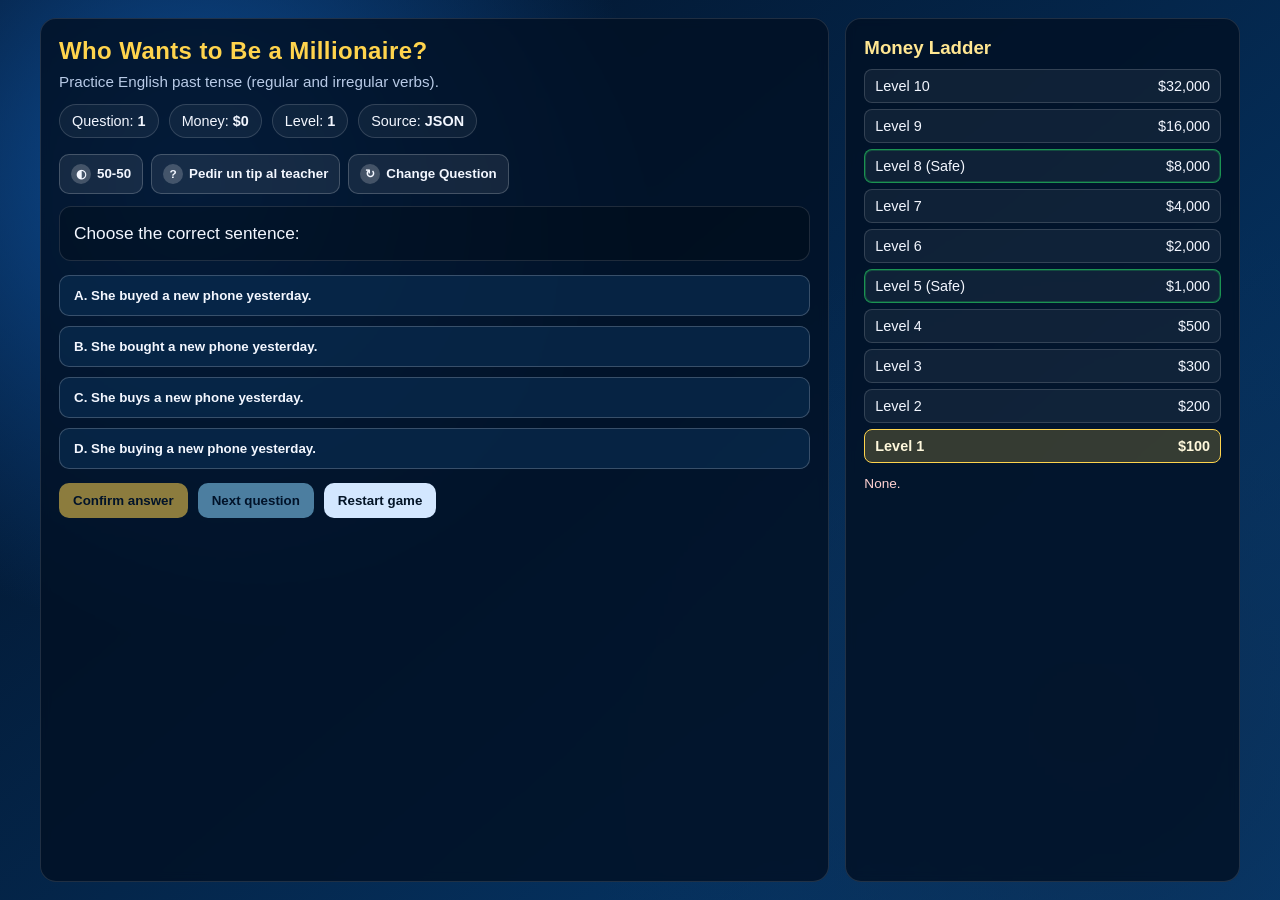
==== index.html @ 0a2e6b6e "mejoras 2" ====
<!DOCTYPE html>
<html lang="es">
<head>
  <meta charset="UTF-8">
  <meta name="viewport" content="width=device-width, initial-scale=1.0">
  <title>Who Wants to Be a Millionaire? - Past Tense Edition</title>
  <style>
    :root {
      --bg-a: #021024;
      --bg-b: #063c72;
      --panel: rgba(2, 16, 36, 0.82);
      --gold: #ffd44d;
      --accent: #37b7ff;
      --ok: #22c55e;
      --bad: #ef4444;
      --text: #f3f7ff;
      --muted: #b8cae6;
    }

    * { box-sizing: border-box; }

    body {
      margin: 0;
      min-height: 100vh;
      color: var(--text);
      font-family: "Trebuchet MS", "Segoe UI", sans-serif;
      background:
        radial-gradient(circle at 15% 20%, #0e4f99 0%, transparent 35%),
        radial-gradient(circle at 85% 80%, #0b2f56 0%, transparent 40%),
        linear-gradient(140deg, var(--bg-a), var(--bg-b));
      display: flex;
      justify-content: center;
      padding: 18px;
    }

    .app {
      width: min(1200px, 100%);
      display: grid;
      grid-template-columns: 2fr 1fr;
      gap: 16px;
    }

    .panel {
      background: var(--panel);
      border: 1px solid rgba(255, 255, 255, 0.12);
      border-radius: 16px;
      padding: 18px;
      backdrop-filter: blur(5px);
    }

    .title {
      margin: 0 0 8px;
      color: var(--gold);
      letter-spacing: 0.4px;
    }

    .subtitle {
      margin: 0 0 14px;
      color: var(--muted);
      font-size: 0.95rem;
    }

    .status-row {
      display: flex;
      flex-wrap: wrap;
      gap: 10px;
      margin-bottom: 16px;
    }

    .chip {
      padding: 8px 12px;
      border-radius: 999px;
      border: 1px solid rgba(255, 255, 255, 0.15);
      background: rgba(255, 255, 255, 0.05);
      font-size: 0.9rem;
    }

    #questionText {
      background: rgba(0, 0, 0, 0.22);
      border: 1px solid rgba(255, 255, 255, 0.12);
      border-radius: 12px;
      padding: 14px;
      margin: 0 0 14px;
      line-height: 1.45;
      font-size: 1.08rem;
    }

    .options {
      display: grid;
      gap: 10px;
      margin-bottom: 14px;
    }

    .option {
      text-align: left;
      width: 100%;
      padding: 12px 14px;
      border-radius: 10px;
      border: 1px solid rgba(255, 255, 255, 0.2);
      background: rgba(11, 47, 86, 0.6);
      color: var(--text);
      cursor: pointer;
      transition: transform 0.1s ease, border-color 0.2s ease;
    }

    .option:hover:not(:disabled) {
      transform: translateY(-1px);
      border-color: var(--accent);
    }

    .option.selected {
      border-color: var(--gold);
      box-shadow: 0 0 0 1px var(--gold) inset;
    }

    .option.correct {
      background: rgba(34, 197, 94, 0.2);
      border-color: var(--ok);
    }

    .option.wrong {
      background: rgba(239, 68, 68, 0.2);
      border-color: var(--bad);
    }

    .option.eliminated {
      opacity: 0.35;
      text-decoration: line-through;
    }

    .controls {
      display: flex;
      flex-wrap: wrap;
      gap: 10px;
      margin-bottom: 12px;
    }

    button {
      border: none;
      border-radius: 10px;
      padding: 10px 14px;
      cursor: pointer;
      color: #031427;
      font-weight: 700;
    }

    .primary { background: var(--gold); }
    .secondary { background: #8ad7ff; }
    .restart { background: #d3e7ff; }
    button:disabled { cursor: not-allowed; opacity: 0.55; }

    .lifelines {
      display: flex;
      flex-wrap: wrap;
      gap: 8px;
      margin-bottom: 12px;
    }

    .lifeline {
      background: rgba(255, 255, 255, 0.08);
      color: var(--text);
      border: 1px solid rgba(255, 255, 255, 0.2);
      border-radius: 10px;
      padding: 9px 11px;
      font-weight: 600;
    }

    .lifeline.used {
      text-decoration: line-through;
      opacity: 0.55;
    }

    .ico {
      display: inline-flex;
      width: 20px;
      height: 20px;
      margin-right: 6px;
      border-radius: 999px;
      align-items: center;
      justify-content: center;
      font-size: 0.74rem;
      font-weight: 800;
      background: rgba(255, 255, 255, 0.2);
    }

    #message {
      min-height: 44px;
      margin: 0;
      color: #eaf2ff;
      font-size: 0.95rem;
    }

    .ladder-title {
      margin: 0 0 8px;
      color: #ffe792;
    }

    .ladder {
      display: flex;
      flex-direction: column-reverse;
      gap: 6px;
      margin-top: 10px;
    }

    .ladder-item {
      padding: 8px 10px;
      border-radius: 8px;
      background: rgba(255, 255, 255, 0.06);
      border: 1px solid rgba(255, 255, 255, 0.15);
      display: flex;
      justify-content: space-between;
      font-size: 0.9rem;
    }

    .ladder-item.current {
      background: rgba(255, 212, 77, 0.2);
      border-color: var(--gold);
      color: #fff8dc;
      font-weight: 700;
    }

    .ladder-item.safe {
      border-color: rgba(34, 197, 94, 0.7);
      box-shadow: 0 0 0 1px rgba(34, 197, 94, 0.25) inset;
    }

    .warning {
      color: #ffd1d1;
      font-size: 0.85rem;
      margin-top: 12px;
      line-height: 1.35;
    }

    .result-modal {
      position: fixed;
      inset: 0;
      display: none;
      align-items: center;
      justify-content: center;
      background: rgba(2, 8, 20, 0.7);
      z-index: 999;
      padding: 16px;
    }

    .result-modal.show {
      display: flex;
    }

    .result-card {
      width: min(520px, 100%);
      background: linear-gradient(160deg, #082142, #0d3a6d);
      border: 1px solid rgba(255, 255, 255, 0.2);
      border-radius: 16px;
      padding: 22px;
      text-align: center;
      animation: popupIn 260ms ease-out;
    }

    .result-card.win {
      border-color: rgba(255, 212, 77, 0.7);
      box-shadow: 0 0 0 2px rgba(255, 212, 77, 0.2) inset;
    }

    .result-card.motivation {
      border-color: rgba(55, 183, 255, 0.7);
      box-shadow: 0 0 0 2px rgba(55, 183, 255, 0.2) inset;
    }

    .result-title {
      margin: 0 0 8px;
      color: #fff2bf;
    }

    .result-text {
      margin: 0 0 16px;
      color: #e8f3ff;
      line-height: 1.4;
    }

    @keyframes popupIn {
      from { transform: translateY(8px) scale(0.97); opacity: 0; }
      to { transform: translateY(0) scale(1); opacity: 1; }
    }

    @media (max-width: 900px) {
      .app { grid-template-columns: 1fr; }
    }
  </style>
</head>
<body>
  <main class="app">
    <section class="panel">
      <h1 class="title">Who Wants to Be a Millionaire?</h1>
      <p class="subtitle">Practice English past tense (regular and irregular verbs).</p>

      <div class="status-row">
        <div class="chip">Question: <strong id="questionNumber">1</strong></div>
        <div class="chip">Money: <strong id="money">$0</strong></div>
        <div class="chip">Level: <strong id="level">1</strong></div>
        <div class="chip">Source: <strong id="questionSource">Loading...</strong></div>
      </div>

      <div class="lifelines">
        <button id="fiftyBtn" class="lifeline"><span class="ico">◐</span>50-50</button>
        <button id="teacherBtn" class="lifeline"><span class="ico">?</span>Pedir un tip al teacher</button>
        <button id="chatgptBtn" class="lifeline"><span class="ico">↻</span>Change Question</button>
      </div>

      <p id="questionText">Loading questions...</p>
      <div id="optionsContainer" class="options"></div>

      <div class="controls">
        <button id="confirmBtn" class="primary" disabled>Confirm answer</button>
        <button id="nextBtn" class="secondary" disabled>Next question</button>
        <button id="restartBtn" class="restart">Restart game</button>
      </div>

      <p id="message"></p>
    </section>

    <aside class="panel">
      <h3 class="ladder-title">Money Ladder</h3>
      <div id="ladder" class="ladder"></div>
      <p class="warning">
        None.
      </p>
    </aside>
  </main>

  <div id="resultModal" class="result-modal" role="dialog" aria-modal="true" aria-labelledby="resultTitle">
    <div id="resultCard" class="result-card">
      <h2 id="resultTitle" class="result-title"></h2>
      <p id="resultText" class="result-text"></p>
      <button id="closeResultBtn" class="primary" type="button">Continue</button>
    </div>
  </div>

  <script>
    const prizeLevels = [100, 200, 300, 500, 1000, 2000, 4000, 8000, 16000, 32000];
    const safeLevelIndexes = [4, 7];

    const fallbackQuestions = [
      {
        "question": "Choose the correct past tense sentence:",
        "options": ["Yesterday I goed to school.", "Yesterday I went to school.", "Yesterday I go to school.", "Yesterday I gone to school."],
        "answerIndex": 1
      },
      {
        "question": "What is the past tense of \"play\"?",
        "options": ["playd", "played", "plaid", "plays"],
        "answerIndex": 1
      },
      {
        "question": "Complete: She ____ a cake last night.",
        "options": ["baked", "bake", "bakes", "boken"],
        "answerIndex": 0
      },
      {
        "question": "What is the past tense of \"see\"?",
        "options": ["seed", "saw", "seen", "see"],
        "answerIndex": 1
      },
      {
        "question": "Choose the correct sentence:",
        "options": ["He writed a letter.", "He wrote a letter.", "He written a letter.", "He write a letter."],
        "answerIndex": 1
      },
      {
        "question": "What is the past tense of \"study\"?",
        "options": ["studied", "studyed", "studys", "stude"],
        "answerIndex": 0
      },
      {
        "question": "Complete: They ____ football after school.",
        "options": ["play", "played", "plaid", "playing"],
        "answerIndex": 1
      },
      {
        "question": "What is the past tense of \"eat\"?",
        "options": ["ate", "eated", "eaten", "eat"],
        "answerIndex": 0
      },
      {
        "question": "Choose the correct question in past tense:",
        "options": ["Did you watched the movie?", "Did you watch the movie?", "Did you watching the movie?", "Do you watched the movie?"],
        "answerIndex": 1
      },
      {
        "question": "Complete: We ____ very happy yesterday.",
        "options": ["was", "were", "are", "be"],
        "answerIndex": 1
      },
      {
        "question": "What is the past tense of \"take\"?",
        "options": ["tooked", "taken", "took", "take"],
        "answerIndex": 2
      },
      {
        "question": "Choose the correct sentence:",
        "options": ["I didn't went to class.", "I didn't go to class.", "I not went to class.", "I didn't gone to class."],
        "answerIndex": 1
      }
    ];

    const QUESTIONS_PER_RUN = 10;
    let questionBank = [];
    let questions = [];
    let currentIndex = 0;
    let selectedIndex = null;
    let currentMoney = 0;
    let gameEnded = false;
    let eliminatedSet = new Set();
    let currentSource = "Fallback";

    const lifelinesUsed = {
      fifty: false,
      teacher: false,
      changeQuestion: false
    };

    const questionNumberEl = document.getElementById("questionNumber");
    const moneyEl = document.getElementById("money");
    const levelEl = document.getElementById("level");
    const questionTextEl = document.getElementById("questionText");
    const questionSourceEl = document.getElementById("questionSource");
    const optionsContainerEl = document.getElementById("optionsContainer");
    const messageEl = document.getElementById("message");
    const ladderEl = document.getElementById("ladder");
    const confirmBtn = document.getElementById("confirmBtn");
    const nextBtn = document.getElementById("nextBtn");
    const restartBtn = document.getElementById("restartBtn");
    const fiftyBtn = document.getElementById("fiftyBtn");
    const teacherBtn = document.getElementById("teacherBtn");
    const chatgptBtn = document.getElementById("chatgptBtn");
    const resultModal = document.getElementById("resultModal");
    const resultCard = document.getElementById("resultCard");
    const resultTitle = document.getElementById("resultTitle");
    const resultText = document.getElementById("resultText");
    const closeResultBtn = document.getElementById("closeResultBtn");

    function formatMoney(value) {
      return "$" + value.toLocaleString("en-US");
    }

    function setQuestionSourceLabel(source) {
      currentSource = source;
      questionSourceEl.textContent = source;
    }

    function updateStatus() {
      questionNumberEl.textContent = Math.min(currentIndex + 1, questions.length);
      moneyEl.textContent = formatMoney(currentMoney);
      levelEl.textContent = String(Math.min(currentIndex + 1, prizeLevels.length));
      renderLadder();
    }

    function renderLadder() {
      ladderEl.innerHTML = "";
      for (let i = 0; i < prizeLevels.length; i++) {
        const item = document.createElement("div");
        const isCurrent = i === currentIndex;
        const isSafe = safeLevelIndexes.includes(i);
        item.className = "ladder-item" + (isCurrent ? " current" : "") + (isSafe ? " safe" : "");
        const leftLabel = isSafe ? `Level ${i + 1} (Safe)` : `Level ${i + 1}`;
        item.innerHTML = `<span>${leftLabel}</span><span>${formatMoney(prizeLevels[i])}</span>`;
        ladderEl.appendChild(item);
      }
    }

    function getGuaranteedMoney(lastCorrectIndex) {
      let guaranteed = 0;
      safeLevelIndexes.forEach((safeIndex) => {
        if (lastCorrectIndex >= safeIndex) {
          guaranteed = prizeLevels[safeIndex];
        }
      });
      return guaranteed;
    }

    function showResultPopup(mode, amount) {
      resultCard.classList.remove("win", "motivation");
      if (mode === "win") {
        resultCard.classList.add("win");
        resultTitle.textContent = "Great Performance!";
        resultText.textContent = `You finished the game with ${formatMoney(amount)}.`;
      } else {
        resultCard.classList.add("motivation");
        resultTitle.textContent = "Keep Going!";
        resultText.textContent = "You earned $0 this time, but you are improving. Try again and reach the safe levels.";
      }
      resultModal.classList.add("show");
    }

    function hideResultPopup() {
      resultModal.classList.remove("show");
    }

    function resetRoundState() {
      selectedIndex = null;
      eliminatedSet = new Set();
      confirmBtn.disabled = true;
      nextBtn.disabled = true;
      messageEl.textContent = "";
    }

    function renderQuestion() {
      if (!questions.length) {
        questionTextEl.textContent = "No questions available.";
        optionsContainerEl.innerHTML = "";
        confirmBtn.disabled = true;
        nextBtn.disabled = true;
        return;
      }
      const q = questions[currentIndex];
      resetRoundState();
      questionTextEl.textContent = q.question;
      optionsContainerEl.innerHTML = "";

      q.options.forEach((opt, index) => {
        const btn = document.createElement("button");
        btn.className = "option";
        btn.textContent = `${String.fromCharCode(65 + index)}. ${opt}`;
        btn.type = "button";
        btn.addEventListener("click", () => selectOption(index));
        optionsContainerEl.appendChild(btn);
      });
      updateStatus();
    }

    function selectOption(index) {
      if (gameEnded || eliminatedSet.has(index)) return;
      selectedIndex = index;
      confirmBtn.disabled = false;
      const optionButtons = optionsContainerEl.querySelectorAll(".option");
      optionButtons.forEach((btn, i) => {
        btn.classList.toggle("selected", i === index);
      });
    }

    function confirmAnswer() {
      if (selectedIndex === null || gameEnded) return;

      const q = questions[currentIndex];
      const optionButtons = optionsContainerEl.querySelectorAll(".option");
      optionButtons.forEach(btn => btn.disabled = true);

      const correct = selectedIndex === q.answerIndex;
      optionButtons[q.answerIndex].classList.add("correct");

      if (correct) {
        currentMoney = prizeLevels[currentIndex] || currentMoney;
        messageEl.textContent = "Correct answer. You can continue to the next question.";
        if (currentIndex === questions.length - 1 || currentIndex === prizeLevels.length - 1) {
          messageEl.textContent = `Great job! You finished with ${formatMoney(currentMoney)}.`;
          gameEnded = true;
          if (currentMoney > 0) {
            showResultPopup("win", currentMoney);
          }
        } else {
          nextBtn.disabled = false;
        }
      } else {
        optionButtons[selectedIndex].classList.add("wrong");
        const lastCorrectIndex = currentIndex - 1;
        const guaranteedMoney = getGuaranteedMoney(lastCorrectIndex);
        currentMoney = guaranteedMoney;
        messageEl.textContent = `Incorrect. Game over. You return to your last safe checkpoint: ${formatMoney(currentMoney)}.`;
        gameEnded = true;
        if (currentMoney === 0) {
          showResultPopup("motivation", currentMoney);
        } else {
          showResultPopup("win", currentMoney);
        }
      }

      confirmBtn.disabled = true;
      updateStatus();
    }

    function nextQuestion() {
      if (gameEnded) return;
      currentIndex += 1;
      renderQuestion();
    }

    function restartGame() {
      currentIndex = 0;
      selectedIndex = null;
      currentMoney = 0;
      gameEnded = false;
      lifelinesUsed.fifty = false;
      lifelinesUsed.teacher = false;
      lifelinesUsed.changeQuestion = false;
      [fiftyBtn, teacherBtn, chatgptBtn].forEach(btn => btn.classList.remove("used"));
      fiftyBtn.disabled = false;
      teacherBtn.disabled = false;
      chatgptBtn.disabled = false;
      const source = questionBank.length ? questionBank : fallbackQuestions;
      questions = getRandomQuestions(source, Math.min(QUESTIONS_PER_RUN, source.length, prizeLevels.length));
      renderQuestion();
    }

    function useFiftyFifty() {
      if (lifelinesUsed.fifty || gameEnded) return;
      const q = questions[currentIndex];
      const wrongIndexes = q.options
        .map((_, i) => i)
        .filter(i => i !== q.answerIndex);

      for (let i = wrongIndexes.length - 1; i > 0; i--) {
        const j = Math.floor(Math.random() * (i + 1));
        [wrongIndexes[i], wrongIndexes[j]] = [wrongIndexes[j], wrongIndexes[i]];
      }

      const toEliminate = wrongIndexes.slice(0, 2);
      const optionButtons = optionsContainerEl.querySelectorAll(".option");
      toEliminate.forEach(i => {
        eliminatedSet.add(i);
        optionButtons[i].disabled = true;
        optionButtons[i].classList.add("eliminated");
        optionButtons[i].classList.remove("selected");
        if (selectedIndex === i) selectedIndex = null;
      });

      if (selectedIndex === null) confirmBtn.disabled = true;
      lifelinesUsed.fifty = true;
      fiftyBtn.classList.add("used");
      fiftyBtn.disabled = true;
      messageEl.textContent = "50-50 used: two incorrect options were removed.";
    }

    function markTeacherHint() {
      if (gameEnded) return;
      lifelinesUsed.teacher = !lifelinesUsed.teacher;
      teacherBtn.classList.toggle("used", lifelinesUsed.teacher);
      messageEl.textContent = lifelinesUsed.teacher
        ? "Teacher hint marked as used."
        : "Teacher hint mark removed.";
    }

    function useQuestionChange() {
      if (gameEnded || lifelinesUsed.changeQuestion) return;
      if (!questions.length) return;

      const candidates = questionBank.filter(q => !questions.includes(q));
      if (!candidates.length) {
        messageEl.textContent = "No extra questions available to replace this one.";
        return;
      }

      const replacement = candidates[Math.floor(Math.random() * candidates.length)];
      questions[currentIndex] = replacement;
      lifelinesUsed.changeQuestion = true;
      chatgptBtn.classList.add("used");
      chatgptBtn.disabled = true;
      renderQuestion();
      messageEl.textContent = "Question changed.";
    }

    function getRandomQuestions(source, count) {
      const clone = [...source];
      for (let i = clone.length - 1; i > 0; i--) {
        const j = Math.floor(Math.random() * (i + 1));
        [clone[i], clone[j]] = [clone[j], clone[i]];
      }
      return clone.slice(0, Math.min(count, clone.length));
    }

    async function loadQuestions() {
      if (window.location.protocol === "file:") {
        questionBank = fallbackQuestions;
        setQuestionSourceLabel("Fallback");
        messageEl.textContent = "JSON blocked by browser CORS in file:// mode. Run a local server and open http://localhost:8000/";
        questions = getRandomQuestions(
          questionBank,
          Math.min(QUESTIONS_PER_RUN, questionBank.length, prizeLevels.length)
        );
        renderQuestion();
        return;
      }

      try {
        const response = await fetch("qqsm_questions.json");
        if (!response.ok) throw new Error("Could not load JSON");
        const data = await response.json();
        if (!Array.isArray(data) || data.length < 1) throw new Error("Invalid question format");
        questionBank = data;
        setQuestionSourceLabel("JSON");
      } catch (err) {
        questionBank = fallbackQuestions;
        setQuestionSourceLabel("Fallback");
        messageEl.textContent = "Could not load external JSON. Fallback questions were loaded.";
      }

      questions = getRandomQuestions(
        questionBank,
        Math.min(QUESTIONS_PER_RUN, questionBank.length, prizeLevels.length)
      );
      renderQuestion();
    }

    confirmBtn.addEventListener("click", confirmAnswer);
    nextBtn.addEventListener("click", nextQuestion);
    restartBtn.addEventListener("click", restartGame);
    fiftyBtn.addEventListener("click", useFiftyFifty);
    teacherBtn.addEventListener("click", markTeacherHint);
    chatgptBtn.addEventListener("click", useQuestionChange);
    closeResultBtn.addEventListener("click", hideResultPopup);
    resultModal.addEventListener("click", (event) => {
      if (event.target === resultModal) hideResultPopup();
    });

    loadQuestions();
  </script>
</body>
</html>
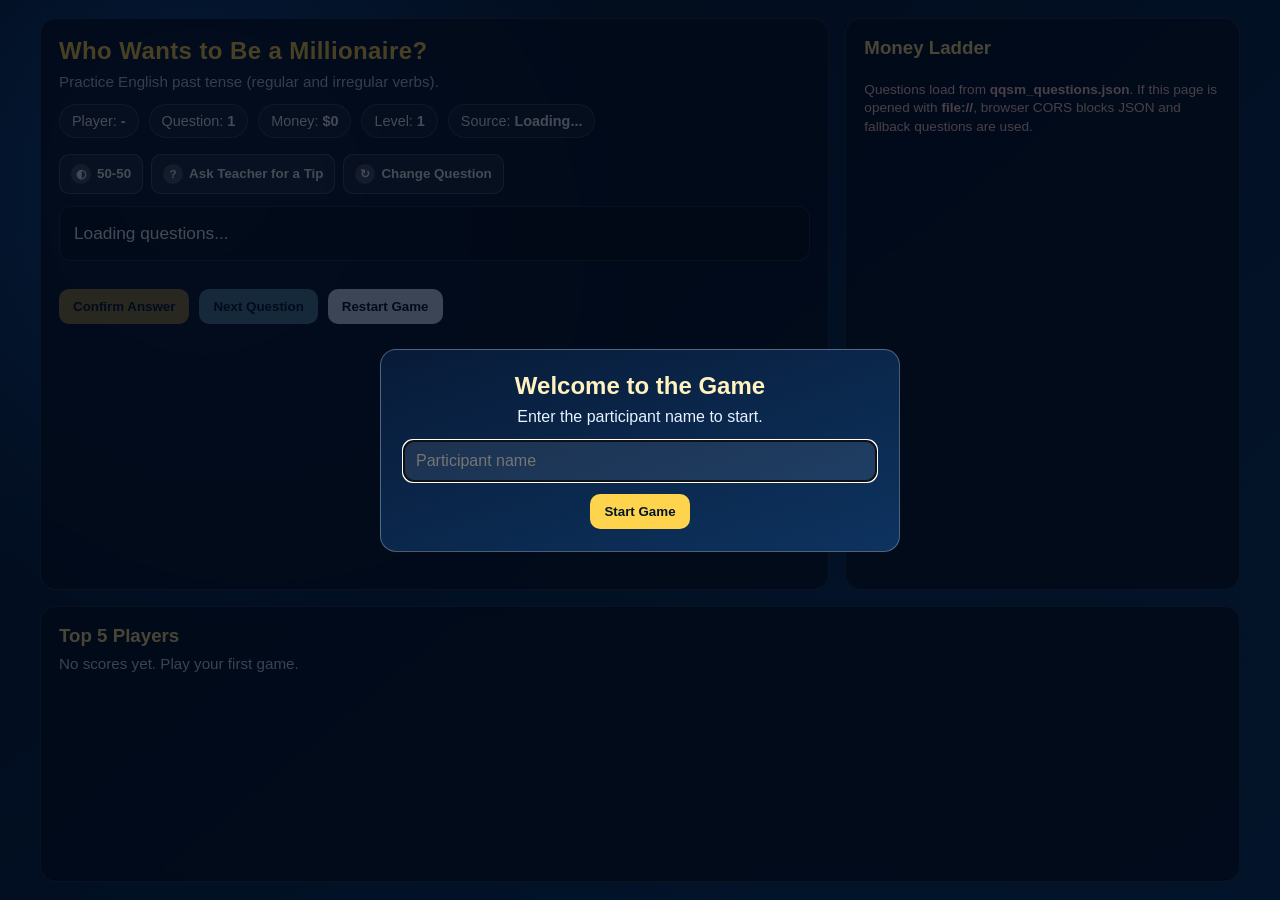
==== commit ea6423c4: "estructura" ====
--- a/index.html
+++ b/index.html
@@ -1,291 +1,10 @@
 <!DOCTYPE html>
-<html lang="es">
+<html lang="en">
 <head>
   <meta charset="UTF-8">
   <meta name="viewport" content="width=device-width, initial-scale=1.0">
   <title>Who Wants to Be a Millionaire? - Past Tense Edition</title>
-  <style>
-    :root {
-      --bg-a: #021024;
-      --bg-b: #063c72;
-      --panel: rgba(2, 16, 36, 0.82);
-      --gold: #ffd44d;
-      --accent: #37b7ff;
-      --ok: #22c55e;
-      --bad: #ef4444;
-      --text: #f3f7ff;
-      --muted: #b8cae6;
-    }
-
-    * { box-sizing: border-box; }
-
-    body {
-      margin: 0;
-      min-height: 100vh;
-      color: var(--text);
-      font-family: "Trebuchet MS", "Segoe UI", sans-serif;
-      background:
-        radial-gradient(circle at 15% 20%, #0e4f99 0%, transparent 35%),
-        radial-gradient(circle at 85% 80%, #0b2f56 0%, transparent 40%),
-        linear-gradient(140deg, var(--bg-a), var(--bg-b));
-      display: flex;
-      justify-content: center;
-      padding: 18px;
-    }
-
-    .app {
-      width: min(1200px, 100%);
-      display: grid;
-      grid-template-columns: 2fr 1fr;
-      gap: 16px;
-    }
-
-    .panel {
-      background: var(--panel);
-      border: 1px solid rgba(255, 255, 255, 0.12);
-      border-radius: 16px;
-      padding: 18px;
-      backdrop-filter: blur(5px);
-    }
-
-    .title {
-      margin: 0 0 8px;
-      color: var(--gold);
-      letter-spacing: 0.4px;
-    }
-
-    .subtitle {
-      margin: 0 0 14px;
-      color: var(--muted);
-      font-size: 0.95rem;
-    }
-
-    .status-row {
-      display: flex;
-      flex-wrap: wrap;
-      gap: 10px;
-      margin-bottom: 16px;
-    }
-
-    .chip {
-      padding: 8px 12px;
-      border-radius: 999px;
-      border: 1px solid rgba(255, 255, 255, 0.15);
-      background: rgba(255, 255, 255, 0.05);
-      font-size: 0.9rem;
-    }
-
-    #questionText {
-      background: rgba(0, 0, 0, 0.22);
-      border: 1px solid rgba(255, 255, 255, 0.12);
-      border-radius: 12px;
-      padding: 14px;
-      margin: 0 0 14px;
-      line-height: 1.45;
-      font-size: 1.08rem;
-    }
-
-    .options {
-      display: grid;
-      gap: 10px;
-      margin-bottom: 14px;
-    }
-
-    .option {
-      text-align: left;
-      width: 100%;
-      padding: 12px 14px;
-      border-radius: 10px;
-      border: 1px solid rgba(255, 255, 255, 0.2);
-      background: rgba(11, 47, 86, 0.6);
-      color: var(--text);
-      cursor: pointer;
-      transition: transform 0.1s ease, border-color 0.2s ease;
-    }
-
-    .option:hover:not(:disabled) {
-      transform: translateY(-1px);
-      border-color: var(--accent);
-    }
-
-    .option.selected {
-      border-color: var(--gold);
-      box-shadow: 0 0 0 1px var(--gold) inset;
-    }
-
-    .option.correct {
-      background: rgba(34, 197, 94, 0.2);
-      border-color: var(--ok);
-    }
-
-    .option.wrong {
-      background: rgba(239, 68, 68, 0.2);
-      border-color: var(--bad);
-    }
-
-    .option.eliminated {
-      opacity: 0.35;
-      text-decoration: line-through;
-    }
-
-    .controls {
-      display: flex;
-      flex-wrap: wrap;
-      gap: 10px;
-      margin-bottom: 12px;
-    }
-
-    button {
-      border: none;
-      border-radius: 10px;
-      padding: 10px 14px;
-      cursor: pointer;
-      color: #031427;
-      font-weight: 700;
-    }
-
-    .primary { background: var(--gold); }
-    .secondary { background: #8ad7ff; }
-    .restart { background: #d3e7ff; }
-    button:disabled { cursor: not-allowed; opacity: 0.55; }
-
-    .lifelines {
-      display: flex;
-      flex-wrap: wrap;
-      gap: 8px;
-      margin-bottom: 12px;
-    }
-
-    .lifeline {
-      background: rgba(255, 255, 255, 0.08);
-      color: var(--text);
-      border: 1px solid rgba(255, 255, 255, 0.2);
-      border-radius: 10px;
-      padding: 9px 11px;
-      font-weight: 600;
-    }
-
-    .lifeline.used {
-      text-decoration: line-through;
-      opacity: 0.55;
-    }
-
-    .ico {
-      display: inline-flex;
-      width: 20px;
-      height: 20px;
-      margin-right: 6px;
-      border-radius: 999px;
-      align-items: center;
-      justify-content: center;
-      font-size: 0.74rem;
-      font-weight: 800;
-      background: rgba(255, 255, 255, 0.2);
-    }
-
-    #message {
-      min-height: 44px;
-      margin: 0;
-      color: #eaf2ff;
-      font-size: 0.95rem;
-    }
-
-    .ladder-title {
-      margin: 0 0 8px;
-      color: #ffe792;
-    }
-
-    .ladder {
-      display: flex;
-      flex-direction: column-reverse;
-      gap: 6px;
-      margin-top: 10px;
-    }
-
-    .ladder-item {
-      padding: 8px 10px;
-      border-radius: 8px;
-      background: rgba(255, 255, 255, 0.06);
-      border: 1px solid rgba(255, 255, 255, 0.15);
-      display: flex;
-      justify-content: space-between;
-      font-size: 0.9rem;
-    }
-
-    .ladder-item.current {
-      background: rgba(255, 212, 77, 0.2);
-      border-color: var(--gold);
-      color: #fff8dc;
-      font-weight: 700;
-    }
-
-    .ladder-item.safe {
-      border-color: rgba(34, 197, 94, 0.7);
-      box-shadow: 0 0 0 1px rgba(34, 197, 94, 0.25) inset;
-    }
-
-    .warning {
-      color: #ffd1d1;
-      font-size: 0.85rem;
-      margin-top: 12px;
-      line-height: 1.35;
-    }
-
-    .result-modal {
-      position: fixed;
-      inset: 0;
-      display: none;
-      align-items: center;
-      justify-content: center;
-      background: rgba(2, 8, 20, 0.7);
-      z-index: 999;
-      padding: 16px;
-    }
-
-    .result-modal.show {
-      display: flex;
-    }
-
-    .result-card {
-      width: min(520px, 100%);
-      background: linear-gradient(160deg, #082142, #0d3a6d);
-      border: 1px solid rgba(255, 255, 255, 0.2);
-      border-radius: 16px;
-      padding: 22px;
-      text-align: center;
-      animation: popupIn 260ms ease-out;
-    }
-
-    .result-card.win {
-      border-color: rgba(255, 212, 77, 0.7);
-      box-shadow: 0 0 0 2px rgba(255, 212, 77, 0.2) inset;
-    }
-
-    .result-card.motivation {
-      border-color: rgba(55, 183, 255, 0.7);
-      box-shadow: 0 0 0 2px rgba(55, 183, 255, 0.2) inset;
-    }
-
-    .result-title {
-      margin: 0 0 8px;
-      color: #fff2bf;
-    }
-
-    .result-text {
-      margin: 0 0 16px;
-      color: #e8f3ff;
-      line-height: 1.4;
-    }
-
-    @keyframes popupIn {
-      from { transform: translateY(8px) scale(0.97); opacity: 0; }
-      to { transform: translateY(0) scale(1); opacity: 1; }
-    }
-
-    @media (max-width: 900px) {
-      .app { grid-template-columns: 1fr; }
-    }
-  </style>
+  <link rel="stylesheet" href="styles.css">
 </head>
 <body>
   <main class="app">
@@ -294,6 +13,7 @@
       <p class="subtitle">Practice English past tense (regular and irregular verbs).</p>
 
       <div class="status-row">
+        <div class="chip">Player: <strong id="playerName">-</strong></div>
         <div class="chip">Question: <strong id="questionNumber">1</strong></div>
         <div class="chip">Money: <strong id="money">$0</strong></div>
         <div class="chip">Level: <strong id="level">1</strong></div>
@@ -302,17 +22,17 @@
 
       <div class="lifelines">
         <button id="fiftyBtn" class="lifeline"><span class="ico">◐</span>50-50</button>
-        <button id="teacherBtn" class="lifeline"><span class="ico">?</span>Pedir un tip al teacher</button>
-        <button id="chatgptBtn" class="lifeline"><span class="ico">↻</span>Change Question</button>
+        <button id="teacherBtn" class="lifeline"><span class="ico">?</span>Ask Teacher for a Tip</button>
+        <button id="changeQuestionBtn" class="lifeline"><span class="ico">↻</span>Change Question</button>
       </div>
 
       <p id="questionText">Loading questions...</p>
       <div id="optionsContainer" class="options"></div>
 
       <div class="controls">
-        <button id="confirmBtn" class="primary" disabled>Confirm answer</button>
-        <button id="nextBtn" class="secondary" disabled>Next question</button>
-        <button id="restartBtn" class="restart">Restart game</button>
+        <button id="confirmBtn" class="primary" disabled>Confirm Answer</button>
+        <button id="nextBtn" class="secondary" disabled>Next Question</button>
+        <button id="restartBtn" class="restart">Restart Game</button>
       </div>
 
       <p id="message"></p>
@@ -322,12 +42,28 @@
       <h3 class="ladder-title">Money Ladder</h3>
       <div id="ladder" class="ladder"></div>
       <p class="warning">
-        None.
+        Questions load from <strong>qqsm_questions.json</strong>. If this page is opened with
+        <strong>file://</strong>, browser CORS blocks JSON and fallback questions are used.
       </p>
     </aside>
+
+    <section class="panel score-panel">
+      <h3 class="ladder-title">Top 5 Players</h3>
+      <ol id="scoreboard" class="scoreboard"></ol>
+      <p id="scoreEmpty" class="score-empty" hidden>No scores yet. Play your first game.</p>
+    </section>
   </main>
 
-  <div id="resultModal" class="result-modal" role="dialog" aria-modal="true" aria-labelledby="resultTitle">
+  <div id="startModal" class="modal show" role="dialog" aria-modal="true" aria-labelledby="startTitle">
+    <div class="start-card">
+      <h2 id="startTitle">Welcome to the Game</h2>
+      <p>Enter the participant name to start.</p>
+      <input id="playerInput" type="text" maxlength="24" placeholder="Participant name">
+      <button id="startGameBtn" class="primary" type="button">Start Game</button>
+    </div>
+  </div>
+
+  <div id="resultModal" class="modal" role="dialog" aria-modal="true" aria-labelledby="resultTitle">
     <div id="resultCard" class="result-card">
       <h2 id="resultTitle" class="result-title"></h2>
       <p id="resultText" class="result-text"></p>
@@ -335,382 +71,7 @@
     </div>
   </div>
 
-  <script>
-    const prizeLevels = [100, 200, 300, 500, 1000, 2000, 4000, 8000, 16000, 32000];
-    const safeLevelIndexes = [4, 7];
-
-    const fallbackQuestions = [
-      {
-        "question": "Choose the correct past tense sentence:",
-        "options": ["Yesterday I goed to school.", "Yesterday I went to school.", "Yesterday I go to school.", "Yesterday I gone to school."],
-        "answerIndex": 1
-      },
-      {
-        "question": "What is the past tense of \"play\"?",
-        "options": ["playd", "played", "plaid", "plays"],
-        "answerIndex": 1
-      },
-      {
-        "question": "Complete: She ____ a cake last night.",
-        "options": ["baked", "bake", "bakes", "boken"],
-        "answerIndex": 0
-      },
-      {
-        "question": "What is the past tense of \"see\"?",
-        "options": ["seed", "saw", "seen", "see"],
-        "answerIndex": 1
-      },
-      {
-        "question": "Choose the correct sentence:",
-        "options": ["He writed a letter.", "He wrote a letter.", "He written a letter.", "He write a letter."],
-        "answerIndex": 1
-      },
-      {
-        "question": "What is the past tense of \"study\"?",
-        "options": ["studied", "studyed", "studys", "stude"],
-        "answerIndex": 0
-      },
-      {
-        "question": "Complete: They ____ football after school.",
-        "options": ["play", "played", "plaid", "playing"],
-        "answerIndex": 1
-      },
-      {
-        "question": "What is the past tense of \"eat\"?",
-        "options": ["ate", "eated", "eaten", "eat"],
-        "answerIndex": 0
-      },
-      {
-        "question": "Choose the correct question in past tense:",
-        "options": ["Did you watched the movie?", "Did you watch the movie?", "Did you watching the movie?", "Do you watched the movie?"],
-        "answerIndex": 1
-      },
-      {
-        "question": "Complete: We ____ very happy yesterday.",
-        "options": ["was", "were", "are", "be"],
-        "answerIndex": 1
-      },
-      {
-        "question": "What is the past tense of \"take\"?",
-        "options": ["tooked", "taken", "took", "take"],
-        "answerIndex": 2
-      },
-      {
-        "question": "Choose the correct sentence:",
-        "options": ["I didn't went to class.", "I didn't go to class.", "I not went to class.", "I didn't gone to class."],
-        "answerIndex": 1
-      }
-    ];
-
-    const QUESTIONS_PER_RUN = 10;
-    let questionBank = [];
-    let questions = [];
-    let currentIndex = 0;
-    let selectedIndex = null;
-    let currentMoney = 0;
-    let gameEnded = false;
-    let eliminatedSet = new Set();
-    let currentSource = "Fallback";
-
-    const lifelinesUsed = {
-      fifty: false,
-      teacher: false,
-      changeQuestion: false
-    };
-
-    const questionNumberEl = document.getElementById("questionNumber");
-    const moneyEl = document.getElementById("money");
-    const levelEl = document.getElementById("level");
-    const questionTextEl = document.getElementById("questionText");
-    const questionSourceEl = document.getElementById("questionSource");
-    const optionsContainerEl = document.getElementById("optionsContainer");
-    const messageEl = document.getElementById("message");
-    const ladderEl = document.getElementById("ladder");
-    const confirmBtn = document.getElementById("confirmBtn");
-    const nextBtn = document.getElementById("nextBtn");
-    const restartBtn = document.getElementById("restartBtn");
-    const fiftyBtn = document.getElementById("fiftyBtn");
-    const teacherBtn = document.getElementById("teacherBtn");
-    const chatgptBtn = document.getElementById("chatgptBtn");
-    const resultModal = document.getElementById("resultModal");
-    const resultCard = document.getElementById("resultCard");
-    const resultTitle = document.getElementById("resultTitle");
-    const resultText = document.getElementById("resultText");
-    const closeResultBtn = document.getElementById("closeResultBtn");
-
-    function formatMoney(value) {
-      return "$" + value.toLocaleString("en-US");
-    }
-
-    function setQuestionSourceLabel(source) {
-      currentSource = source;
-      questionSourceEl.textContent = source;
-    }
-
-    function updateStatus() {
-      questionNumberEl.textContent = Math.min(currentIndex + 1, questions.length);
-      moneyEl.textContent = formatMoney(currentMoney);
-      levelEl.textContent = String(Math.min(currentIndex + 1, prizeLevels.length));
-      renderLadder();
-    }
-
-    function renderLadder() {
-      ladderEl.innerHTML = "";
-      for (let i = 0; i < prizeLevels.length; i++) {
-        const item = document.createElement("div");
-        const isCurrent = i === currentIndex;
-        const isSafe = safeLevelIndexes.includes(i);
-        item.className = "ladder-item" + (isCurrent ? " current" : "") + (isSafe ? " safe" : "");
-        const leftLabel = isSafe ? `Level ${i + 1} (Safe)` : `Level ${i + 1}`;
-        item.innerHTML = `<span>${leftLabel}</span><span>${formatMoney(prizeLevels[i])}</span>`;
-        ladderEl.appendChild(item);
-      }
-    }
-
-    function getGuaranteedMoney(lastCorrectIndex) {
-      let guaranteed = 0;
-      safeLevelIndexes.forEach((safeIndex) => {
-        if (lastCorrectIndex >= safeIndex) {
-          guaranteed = prizeLevels[safeIndex];
-        }
-      });
-      return guaranteed;
-    }
-
-    function showResultPopup(mode, amount) {
-      resultCard.classList.remove("win", "motivation");
-      if (mode === "win") {
-        resultCard.classList.add("win");
-        resultTitle.textContent = "Great Performance!";
-        resultText.textContent = `You finished the game with ${formatMoney(amount)}.`;
-      } else {
-        resultCard.classList.add("motivation");
-        resultTitle.textContent = "Keep Going!";
-        resultText.textContent = "You earned $0 this time, but you are improving. Try again and reach the safe levels.";
-      }
-      resultModal.classList.add("show");
-    }
-
-    function hideResultPopup() {
-      resultModal.classList.remove("show");
-    }
-
-    function resetRoundState() {
-      selectedIndex = null;
-      eliminatedSet = new Set();
-      confirmBtn.disabled = true;
-      nextBtn.disabled = true;
-      messageEl.textContent = "";
-    }
-
-    function renderQuestion() {
-      if (!questions.length) {
-        questionTextEl.textContent = "No questions available.";
-        optionsContainerEl.innerHTML = "";
-        confirmBtn.disabled = true;
-        nextBtn.disabled = true;
-        return;
-      }
-      const q = questions[currentIndex];
-      resetRoundState();
-      questionTextEl.textContent = q.question;
-      optionsContainerEl.innerHTML = "";
-
-      q.options.forEach((opt, index) => {
-        const btn = document.createElement("button");
-        btn.className = "option";
-        btn.textContent = `${String.fromCharCode(65 + index)}. ${opt}`;
-        btn.type = "button";
-        btn.addEventListener("click", () => selectOption(index));
-        optionsContainerEl.appendChild(btn);
-      });
-      updateStatus();
-    }
-
-    function selectOption(index) {
-      if (gameEnded || eliminatedSet.has(index)) return;
-      selectedIndex = index;
-      confirmBtn.disabled = false;
-      const optionButtons = optionsContainerEl.querySelectorAll(".option");
-      optionButtons.forEach((btn, i) => {
-        btn.classList.toggle("selected", i === index);
-      });
-    }
-
-    function confirmAnswer() {
-      if (selectedIndex === null || gameEnded) return;
-
-      const q = questions[currentIndex];
-      const optionButtons = optionsContainerEl.querySelectorAll(".option");
-      optionButtons.forEach(btn => btn.disabled = true);
-
-      const correct = selectedIndex === q.answerIndex;
-      optionButtons[q.answerIndex].classList.add("correct");
-
-      if (correct) {
-        currentMoney = prizeLevels[currentIndex] || currentMoney;
-        messageEl.textContent = "Correct answer. You can continue to the next question.";
-        if (currentIndex === questions.length - 1 || currentIndex === prizeLevels.length - 1) {
-          messageEl.textContent = `Great job! You finished with ${formatMoney(currentMoney)}.`;
-          gameEnded = true;
-          if (currentMoney > 0) {
-            showResultPopup("win", currentMoney);
-          }
-        } else {
-          nextBtn.disabled = false;
-        }
-      } else {
-        optionButtons[selectedIndex].classList.add("wrong");
-        const lastCorrectIndex = currentIndex - 1;
-        const guaranteedMoney = getGuaranteedMoney(lastCorrectIndex);
-        currentMoney = guaranteedMoney;
-        messageEl.textContent = `Incorrect. Game over. You return to your last safe checkpoint: ${formatMoney(currentMoney)}.`;
-        gameEnded = true;
-        if (currentMoney === 0) {
-          showResultPopup("motivation", currentMoney);
-        } else {
-          showResultPopup("win", currentMoney);
-        }
-      }
-
-      confirmBtn.disabled = true;
-      updateStatus();
-    }
-
-    function nextQuestion() {
-      if (gameEnded) return;
-      currentIndex += 1;
-      renderQuestion();
-    }
-
-    function restartGame() {
-      currentIndex = 0;
-      selectedIndex = null;
-      currentMoney = 0;
-      gameEnded = false;
-      lifelinesUsed.fifty = false;
-      lifelinesUsed.teacher = false;
-      lifelinesUsed.changeQuestion = false;
-      [fiftyBtn, teacherBtn, chatgptBtn].forEach(btn => btn.classList.remove("used"));
-      fiftyBtn.disabled = false;
-      teacherBtn.disabled = false;
-      chatgptBtn.disabled = false;
-      const source = questionBank.length ? questionBank : fallbackQuestions;
-      questions = getRandomQuestions(source, Math.min(QUESTIONS_PER_RUN, source.length, prizeLevels.length));
-      renderQuestion();
-    }
-
-    function useFiftyFifty() {
-      if (lifelinesUsed.fifty || gameEnded) return;
-      const q = questions[currentIndex];
-      const wrongIndexes = q.options
-        .map((_, i) => i)
-        .filter(i => i !== q.answerIndex);
-
-      for (let i = wrongIndexes.length - 1; i > 0; i--) {
-        const j = Math.floor(Math.random() * (i + 1));
-        [wrongIndexes[i], wrongIndexes[j]] = [wrongIndexes[j], wrongIndexes[i]];
-      }
-
-      const toEliminate = wrongIndexes.slice(0, 2);
-      const optionButtons = optionsContainerEl.querySelectorAll(".option");
-      toEliminate.forEach(i => {
-        eliminatedSet.add(i);
-        optionButtons[i].disabled = true;
-        optionButtons[i].classList.add("eliminated");
-        optionButtons[i].classList.remove("selected");
-        if (selectedIndex === i) selectedIndex = null;
-      });
-
-      if (selectedIndex === null) confirmBtn.disabled = true;
-      lifelinesUsed.fifty = true;
-      fiftyBtn.classList.add("used");
-      fiftyBtn.disabled = true;
-      messageEl.textContent = "50-50 used: two incorrect options were removed.";
-    }
-
-    function markTeacherHint() {
-      if (gameEnded) return;
-      lifelinesUsed.teacher = !lifelinesUsed.teacher;
-      teacherBtn.classList.toggle("used", lifelinesUsed.teacher);
-      messageEl.textContent = lifelinesUsed.teacher
-        ? "Teacher hint marked as used."
-        : "Teacher hint mark removed.";
-    }
-
-    function useQuestionChange() {
-      if (gameEnded || lifelinesUsed.changeQuestion) return;
-      if (!questions.length) return;
-
-      const candidates = questionBank.filter(q => !questions.includes(q));
-      if (!candidates.length) {
-        messageEl.textContent = "No extra questions available to replace this one.";
-        return;
-      }
-
-      const replacement = candidates[Math.floor(Math.random() * candidates.length)];
-      questions[currentIndex] = replacement;
-      lifelinesUsed.changeQuestion = true;
-      chatgptBtn.classList.add("used");
-      chatgptBtn.disabled = true;
-      renderQuestion();
-      messageEl.textContent = "Question changed.";
-    }
-
-    function getRandomQuestions(source, count) {
-      const clone = [...source];
-      for (let i = clone.length - 1; i > 0; i--) {
-        const j = Math.floor(Math.random() * (i + 1));
-        [clone[i], clone[j]] = [clone[j], clone[i]];
-      }
-      return clone.slice(0, Math.min(count, clone.length));
-    }
-
-    async function loadQuestions() {
-      if (window.location.protocol === "file:") {
-        questionBank = fallbackQuestions;
-        setQuestionSourceLabel("Fallback");
-        messageEl.textContent = "JSON blocked by browser CORS in file:// mode. Run a local server and open http://localhost:8000/";
-        questions = getRandomQuestions(
-          questionBank,
-          Math.min(QUESTIONS_PER_RUN, questionBank.length, prizeLevels.length)
-        );
-        renderQuestion();
-        return;
-      }
-
-      try {
-        const response = await fetch("qqsm_questions.json");
-        if (!response.ok) throw new Error("Could not load JSON");
-        const data = await response.json();
-        if (!Array.isArray(data) || data.length < 1) throw new Error("Invalid question format");
-        questionBank = data;
-        setQuestionSourceLabel("JSON");
-      } catch (err) {
-        questionBank = fallbackQuestions;
-        setQuestionSourceLabel("Fallback");
-        messageEl.textContent = "Could not load external JSON. Fallback questions were loaded.";
-      }
-
-      questions = getRandomQuestions(
-        questionBank,
-        Math.min(QUESTIONS_PER_RUN, questionBank.length, prizeLevels.length)
-      );
-      renderQuestion();
-    }
-
-    confirmBtn.addEventListener("click", confirmAnswer);
-    nextBtn.addEventListener("click", nextQuestion);
-    restartBtn.addEventListener("click", restartGame);
-    fiftyBtn.addEventListener("click", useFiftyFifty);
-    teacherBtn.addEventListener("click", markTeacherHint);
-    chatgptBtn.addEventListener("click", useQuestionChange);
-    closeResultBtn.addEventListener("click", hideResultPopup);
-    resultModal.addEventListener("click", (event) => {
-      if (event.target === resultModal) hideResultPopup();
-    });
-
-    loadQuestions();
-  </script>
+  <script src="app.js"></script>
 </body>
 </html>
+
--- a/styles.css
+++ b/styles.css
@@ -0,0 +1,333 @@
+:root {
+      --bg-a: #021024;
+      --bg-b: #063c72;
+      --panel: rgba(2, 16, 36, 0.82);
+      --gold: #ffd44d;
+      --accent: #37b7ff;
+      --ok: #22c55e;
+      --bad: #ef4444;
+      --text: #f3f7ff;
+      --muted: #b8cae6;
+    }
+
+    * { box-sizing: border-box; }
+
+    body {
+      margin: 0;
+      min-height: 100vh;
+      color: var(--text);
+      font-family: "Trebuchet MS", "Segoe UI", sans-serif;
+      background:
+        radial-gradient(circle at 15% 20%, #0e4f99 0%, transparent 35%),
+        radial-gradient(circle at 85% 80%, #0b2f56 0%, transparent 40%),
+        linear-gradient(140deg, var(--bg-a), var(--bg-b));
+      display: flex;
+      justify-content: center;
+      padding: 18px;
+    }
+
+    .app {
+      width: min(1200px, 100%);
+      display: grid;
+      grid-template-columns: 2fr 1fr;
+      gap: 16px;
+    }
+
+    .panel {
+      background: var(--panel);
+      border: 1px solid rgba(255, 255, 255, 0.12);
+      border-radius: 16px;
+      padding: 18px;
+      backdrop-filter: blur(5px);
+    }
+
+    .title {
+      margin: 0 0 8px;
+      color: var(--gold);
+      letter-spacing: 0.4px;
+    }
+
+    .subtitle {
+      margin: 0 0 14px;
+      color: var(--muted);
+      font-size: 0.95rem;
+    }
+
+    .status-row {
+      display: flex;
+      flex-wrap: wrap;
+      gap: 10px;
+      margin-bottom: 16px;
+    }
+
+    .chip {
+      padding: 8px 12px;
+      border-radius: 999px;
+      border: 1px solid rgba(255, 255, 255, 0.15);
+      background: rgba(255, 255, 255, 0.05);
+      font-size: 0.9rem;
+    }
+
+    #questionText {
+      background: rgba(0, 0, 0, 0.22);
+      border: 1px solid rgba(255, 255, 255, 0.12);
+      border-radius: 12px;
+      padding: 14px;
+      margin: 0 0 14px;
+      line-height: 1.45;
+      font-size: 1.08rem;
+    }
+
+    .options {
+      display: grid;
+      gap: 10px;
+      margin-bottom: 14px;
+    }
+
+    .option {
+      text-align: left;
+      width: 100%;
+      padding: 12px 14px;
+      border-radius: 10px;
+      border: 1px solid rgba(255, 255, 255, 0.2);
+      background: rgba(11, 47, 86, 0.6);
+      color: var(--text);
+      cursor: pointer;
+      transition: transform 0.1s ease, border-color 0.2s ease;
+    }
+
+    .option:hover:not(:disabled) {
+      transform: translateY(-1px);
+      border-color: var(--accent);
+    }
+
+    .option.selected {
+      border-color: var(--gold);
+      box-shadow: 0 0 0 1px var(--gold) inset;
+    }
+
+    .option.correct {
+      background: rgba(34, 197, 94, 0.2);
+      border-color: var(--ok);
+    }
+
+    .option.wrong {
+      background: rgba(239, 68, 68, 0.2);
+      border-color: var(--bad);
+    }
+
+    .option.eliminated {
+      opacity: 0.35;
+      text-decoration: line-through;
+    }
+
+    .controls {
+      display: flex;
+      flex-wrap: wrap;
+      gap: 10px;
+      margin-bottom: 12px;
+    }
+
+    button {
+      border: none;
+      border-radius: 10px;
+      padding: 10px 14px;
+      cursor: pointer;
+      color: #031427;
+      font-weight: 700;
+    }
+
+    .primary { background: var(--gold); }
+    .secondary { background: #8ad7ff; }
+    .restart { background: #d3e7ff; }
+    button:disabled { cursor: not-allowed; opacity: 0.55; }
+
+    .lifelines {
+      display: flex;
+      flex-wrap: wrap;
+      gap: 8px;
+      margin-bottom: 12px;
+    }
+
+    .lifeline {
+      background: rgba(255, 255, 255, 0.08);
+      color: var(--text);
+      border: 1px solid rgba(255, 255, 255, 0.2);
+      border-radius: 10px;
+      padding: 9px 11px;
+      font-weight: 600;
+    }
+
+    .lifeline.used {
+      text-decoration: line-through;
+      opacity: 0.55;
+    }
+
+    .ico {
+      display: inline-flex;
+      width: 20px;
+      height: 20px;
+      margin-right: 6px;
+      border-radius: 999px;
+      align-items: center;
+      justify-content: center;
+      font-size: 0.74rem;
+      font-weight: 800;
+      background: rgba(255, 255, 255, 0.2);
+    }
+
+    #message {
+      min-height: 44px;
+      margin: 0;
+      color: #eaf2ff;
+      font-size: 0.95rem;
+    }
+
+    .ladder-title {
+      margin: 0 0 8px;
+      color: #ffe792;
+    }
+
+    .ladder {
+      display: flex;
+      flex-direction: column-reverse;
+      gap: 6px;
+      margin-top: 10px;
+    }
+
+    .ladder-item {
+      padding: 8px 10px;
+      border-radius: 8px;
+      background: rgba(255, 255, 255, 0.06);
+      border: 1px solid rgba(255, 255, 255, 0.15);
+      display: flex;
+      justify-content: space-between;
+      font-size: 0.9rem;
+    }
+
+    .ladder-item.current {
+      background: rgba(255, 212, 77, 0.2);
+      border-color: var(--gold);
+      color: #fff8dc;
+      font-weight: 700;
+    }
+
+    .ladder-item.safe {
+      border-color: rgba(34, 197, 94, 0.7);
+      box-shadow: 0 0 0 1px rgba(34, 197, 94, 0.25) inset;
+    }
+
+    .warning {
+      color: #ffd1d1;
+      font-size: 0.85rem;
+      margin-top: 12px;
+      line-height: 1.35;
+    }
+
+    .score-panel {
+      grid-column: 1 / -1;
+    }
+
+    .scoreboard {
+      margin: 8px 0 0;
+      padding-left: 22px;
+    }
+
+    .scoreboard li {
+      margin-bottom: 6px;
+      color: #dff0ff;
+    }
+
+    .score-empty {
+      color: #c5dcfb;
+      font-size: 0.95rem;
+      margin: 8px 0 0;
+    }
+
+    .modal {
+      position: fixed;
+      inset: 0;
+      display: none;
+      align-items: center;
+      justify-content: center;
+      background: rgba(2, 8, 20, 0.72);
+      z-index: 999;
+      padding: 16px;
+    }
+
+    .modal.show {
+      display: flex;
+    }
+
+    .result-card {
+      width: min(520px, 100%);
+      background: linear-gradient(160deg, #082142, #0d3a6d);
+      border: 1px solid rgba(255, 255, 255, 0.2);
+      border-radius: 16px;
+      padding: 22px;
+      text-align: center;
+      animation: popupIn 260ms ease-out;
+    }
+
+    .result-card.win {
+      border-color: rgba(255, 212, 77, 0.7);
+      box-shadow: 0 0 0 2px rgba(255, 212, 77, 0.2) inset;
+    }
+
+    .result-card.motivation {
+      border-color: rgba(55, 183, 255, 0.7);
+      box-shadow: 0 0 0 2px rgba(55, 183, 255, 0.2) inset;
+    }
+
+    .result-title {
+      margin: 0 0 8px;
+      color: #fff2bf;
+    }
+
+    .result-text {
+      margin: 0 0 16px;
+      color: #e8f3ff;
+      line-height: 1.4;
+    }
+
+    .start-card {
+      width: min(520px, 100%);
+      background: linear-gradient(160deg, #081b38, #0d335f);
+      border: 1px solid rgba(255, 255, 255, 0.28);
+      border-radius: 16px;
+      padding: 22px;
+      text-align: center;
+      animation: popupIn 260ms ease-out;
+    }
+
+    .start-card h2 {
+      margin: 0 0 8px;
+      color: #fff2bf;
+    }
+
+    .start-card p {
+      margin: 0 0 14px;
+      color: #e6f2ff;
+    }
+
+    .start-card input {
+      width: 100%;
+      border: 1px solid rgba(255, 255, 255, 0.25);
+      background: rgba(255, 255, 255, 0.08);
+      color: var(--text);
+      border-radius: 10px;
+      padding: 11px 12px;
+      margin-bottom: 12px;
+      font-size: 1rem;
+    }
+
+    @keyframes popupIn {
+      from { transform: translateY(8px) scale(0.97); opacity: 0; }
+      to { transform: translateY(0) scale(1); opacity: 1; }
+    }
+
+    @media (max-width: 900px) {
+      .app { grid-template-columns: 1fr; }
+      .score-panel { grid-column: auto; }
+    }
+
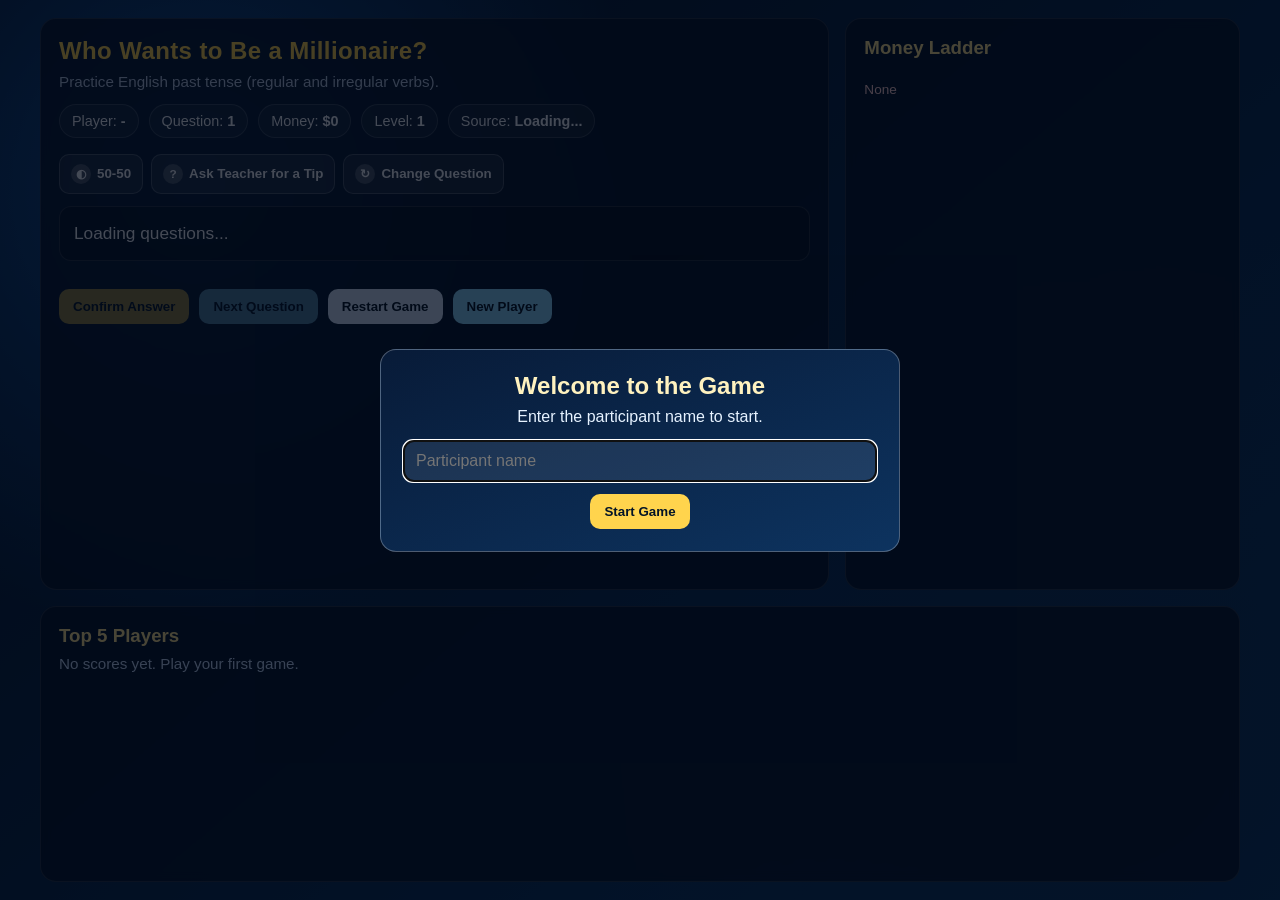
==== commit 401fe0c8: "mejoras" ====
--- a/index.html
+++ b/index.html
@@ -33,6 +33,7 @@
         <button id="confirmBtn" class="primary" disabled>Confirm Answer</button>
         <button id="nextBtn" class="secondary" disabled>Next Question</button>
         <button id="restartBtn" class="restart">Restart Game</button>
+        <button id="newPlayerBtn" class="secondary">New Player</button>
       </div>
 
       <p id="message"></p>
@@ -42,8 +43,7 @@
       <h3 class="ladder-title">Money Ladder</h3>
       <div id="ladder" class="ladder"></div>
       <p class="warning">
-        Questions load from <strong>qqsm_questions.json</strong>. If this page is opened with
-        <strong>file://</strong>, browser CORS blocks JSON and fallback questions are used.
+        None
       </p>
     </aside>
 
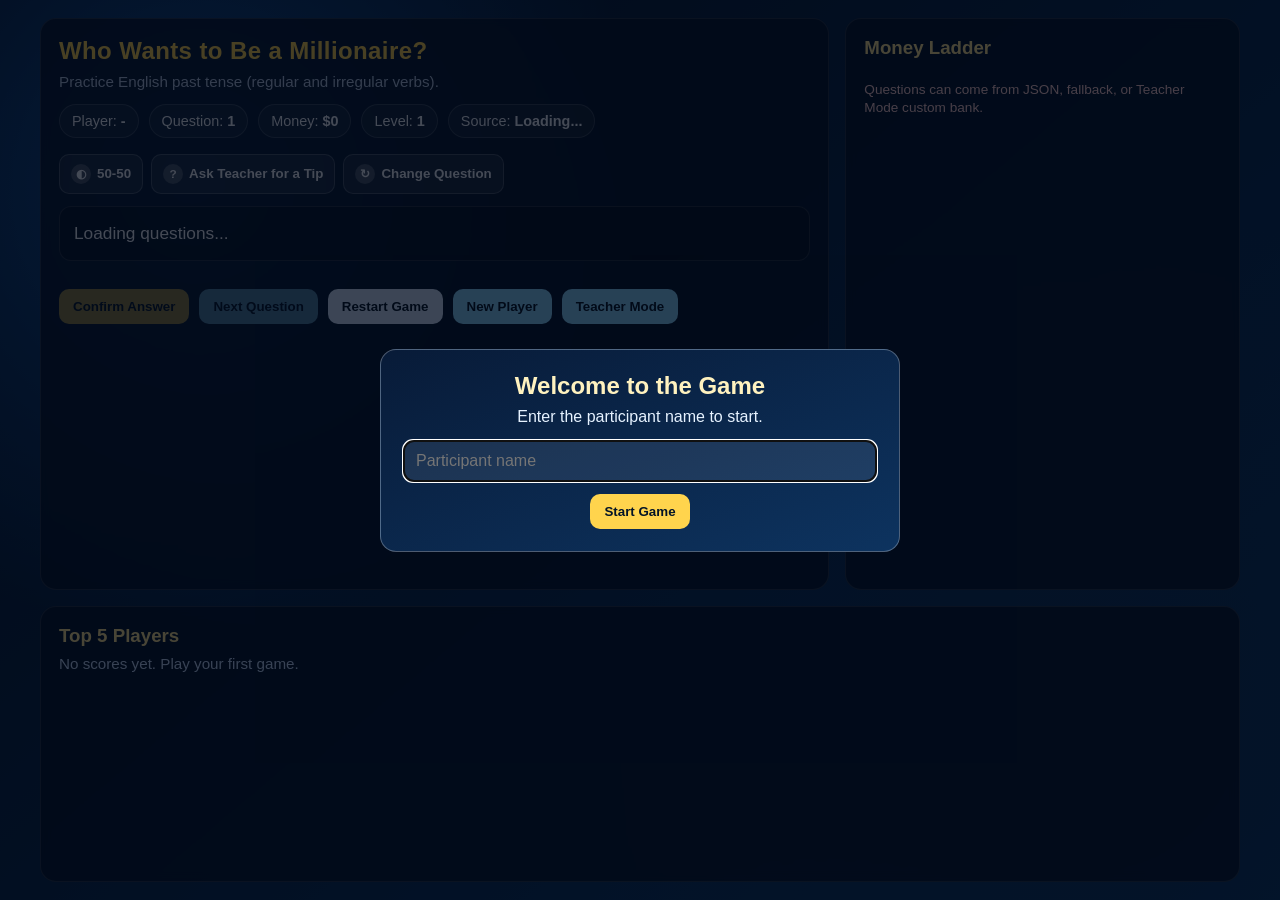
==== commit 0bdf2828: "mejoras teacher mode" ====
--- a/index.html
+++ b/index.html
@@ -34,6 +34,7 @@
         <button id="nextBtn" class="secondary" disabled>Next Question</button>
         <button id="restartBtn" class="restart">Restart Game</button>
         <button id="newPlayerBtn" class="secondary">New Player</button>
+        <button id="teacherModeBtn" class="secondary">Teacher Mode</button>
       </div>
 
       <p id="message"></p>
@@ -43,7 +44,7 @@
       <h3 class="ladder-title">Money Ladder</h3>
       <div id="ladder" class="ladder"></div>
       <p class="warning">
-        None
+        Questions can come from JSON, fallback, or Teacher Mode custom bank.
       </p>
     </aside>
 
@@ -74,4 +75,3 @@
   <script src="app.js"></script>
 </body>
 </html>
-
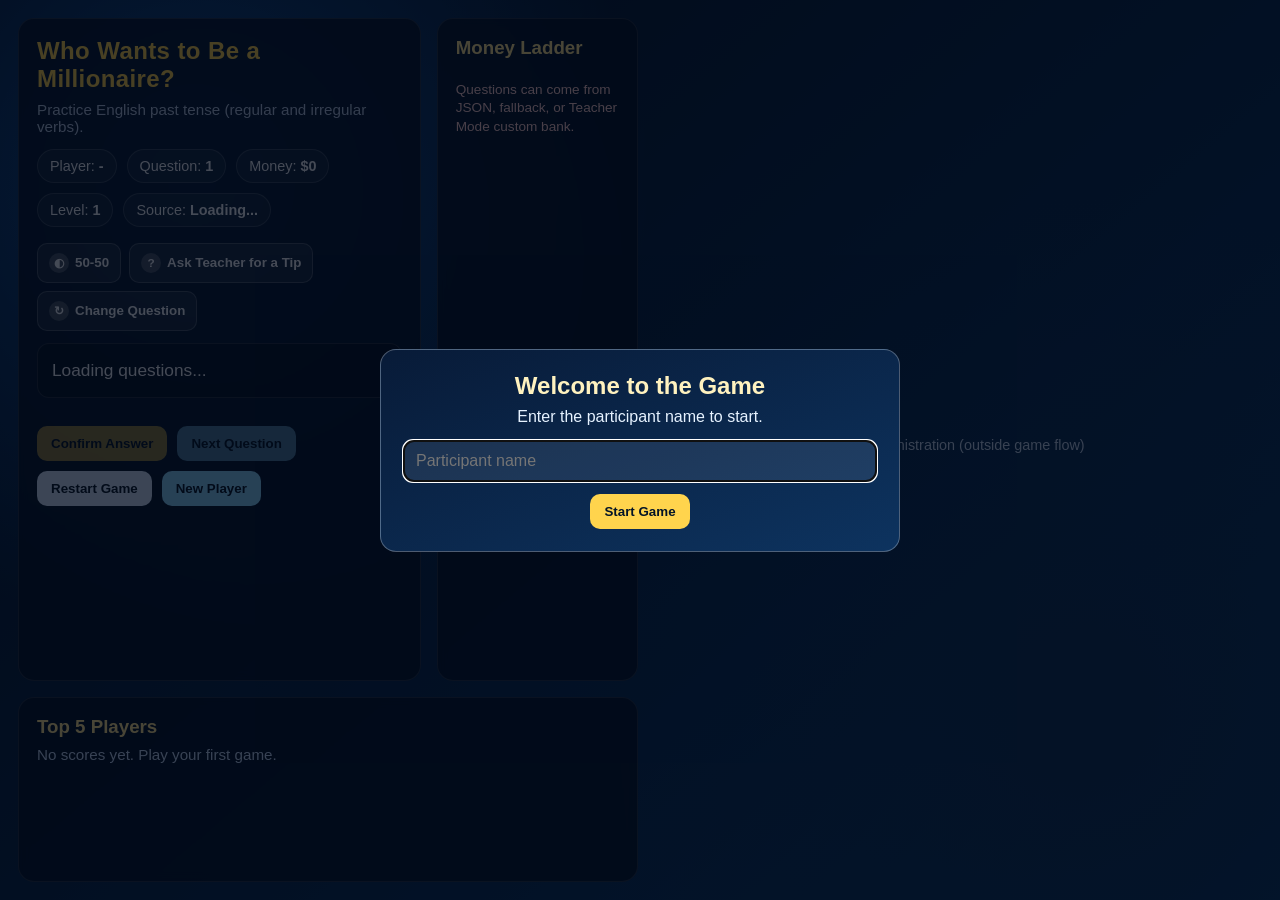
==== commit 7698c090: "mejroas completas teacher mode" ====
--- a/index.html
+++ b/index.html
@@ -34,7 +34,6 @@
         <button id="nextBtn" class="secondary" disabled>Next Question</button>
         <button id="restartBtn" class="restart">Restart Game</button>
         <button id="newPlayerBtn" class="secondary">New Player</button>
-        <button id="teacherModeBtn" class="secondary">Teacher Mode</button>
       </div>
 
       <p id="message"></p>
@@ -54,6 +53,11 @@
       <p id="scoreEmpty" class="score-empty" hidden>No scores yet. Play your first game.</p>
     </section>
   </main>
+
+  <section class="admin-access">
+    <button id="teacherModeBtn" class="secondary" type="button">Teacher Mode</button>
+    <span>Question bank administration (outside game flow)</span>
+  </section>
 
   <div id="startModal" class="modal show" role="dialog" aria-modal="true" aria-labelledby="startTitle">
     <div class="start-card">
--- a/styles.css
+++ b/styles.css
@@ -238,10 +238,21 @@
       color: #dff0ff;
     }
 
-    .score-empty {
+.score-empty {
       color: #c5dcfb;
       font-size: 0.95rem;
       margin: 8px 0 0;
+    }
+
+    .admin-access {
+      width: min(1200px, 100%);
+      margin: 0 auto 10px;
+      display: flex;
+      align-items: center;
+      gap: 10px;
+      padding: 0 4px;
+      color: #c4d8f3;
+      font-size: 0.9rem;
     }
 
     .modal {
@@ -326,8 +337,9 @@
       to { transform: translateY(0) scale(1); opacity: 1; }
     }
 
-    @media (max-width: 900px) {
+@media (max-width: 900px) {
       .app { grid-template-columns: 1fr; }
       .score-panel { grid-column: auto; }
-    }
-
+      .admin-access { flex-direction: column; align-items: flex-start; }
+    }
+
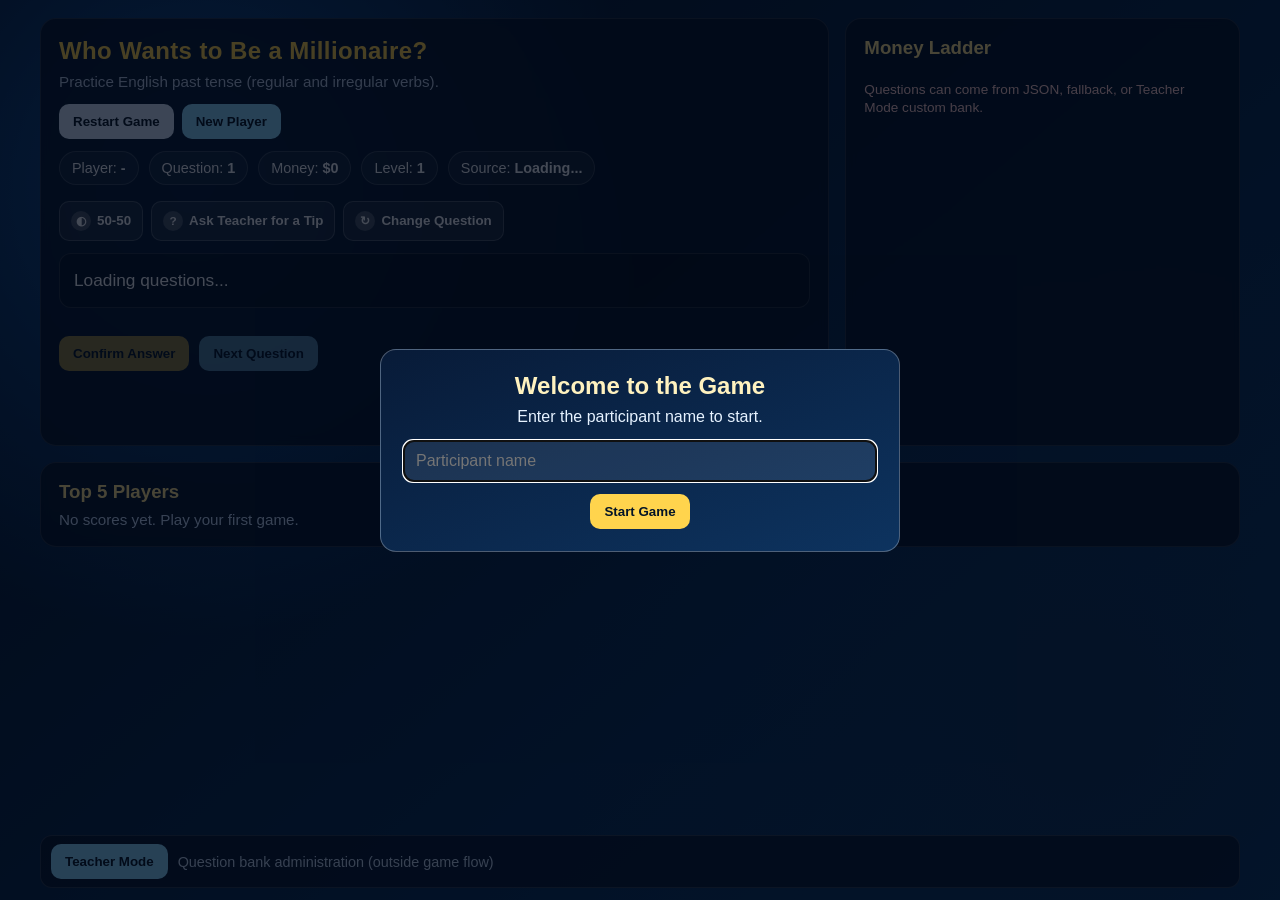
==== commit 966caeeb: "menu superir" ====
--- a/index.html
+++ b/index.html
@@ -11,6 +11,10 @@
     <section class="panel">
       <h1 class="title">Who Wants to Be a Millionaire?</h1>
       <p class="subtitle">Practice English past tense (regular and irregular verbs).</p>
+      <div class="header-menu">
+        <button id="restartBtn" class="restart">Restart Game</button>
+        <button id="newPlayerBtn" class="secondary">New Player</button>
+      </div>
 
       <div class="status-row">
         <div class="chip">Player: <strong id="playerName">-</strong></div>
@@ -32,8 +36,6 @@
       <div class="controls">
         <button id="confirmBtn" class="primary" disabled>Confirm Answer</button>
         <button id="nextBtn" class="secondary" disabled>Next Question</button>
-        <button id="restartBtn" class="restart">Restart Game</button>
-        <button id="newPlayerBtn" class="secondary">New Player</button>
       </div>
 
       <p id="message"></p>
--- a/styles.css
+++ b/styles.css
@@ -21,9 +21,7 @@
         radial-gradient(circle at 15% 20%, #0e4f99 0%, transparent 35%),
         radial-gradient(circle at 85% 80%, #0b2f56 0%, transparent 40%),
         linear-gradient(140deg, var(--bg-a), var(--bg-b));
-      display: flex;
-      justify-content: center;
-      padding: 18px;
+      padding: 18px 18px 86px;
     }
 
     .app {
@@ -31,6 +29,7 @@
       display: grid;
       grid-template-columns: 2fr 1fr;
       gap: 16px;
+      margin: 0 auto;
     }
 
     .panel {
@@ -51,6 +50,13 @@
       margin: 0 0 14px;
       color: var(--muted);
       font-size: 0.95rem;
+    }
+
+    .header-menu {
+      display: flex;
+      flex-wrap: wrap;
+      gap: 8px;
+      margin-bottom: 12px;
     }
 
     .status-row {
@@ -245,14 +251,21 @@
     }
 
     .admin-access {
-      width: min(1200px, 100%);
-      margin: 0 auto 10px;
+      position: fixed;
+      left: 50%;
+      bottom: 12px;
+      transform: translateX(-50%);
+      width: min(1200px, calc(100% - 24px));
       display: flex;
       align-items: center;
       gap: 10px;
-      padding: 0 4px;
+      padding: 8px 10px;
+      border-radius: 12px;
+      background: rgba(2, 16, 36, 0.72);
+      border: 1px solid rgba(255, 255, 255, 0.14);
       color: #c4d8f3;
       font-size: 0.9rem;
+      z-index: 40;
     }
 
     .modal {
@@ -337,9 +350,13 @@
       to { transform: translateY(0) scale(1); opacity: 1; }
     }
 
-@media (max-width: 900px) {
+    @media (max-width: 900px) {
       .app { grid-template-columns: 1fr; }
       .score-panel { grid-column: auto; }
-      .admin-access { flex-direction: column; align-items: flex-start; }
-    }
-
+      .admin-access {
+        flex-direction: column;
+        align-items: flex-start;
+        bottom: 8px;
+      }
+    }
+
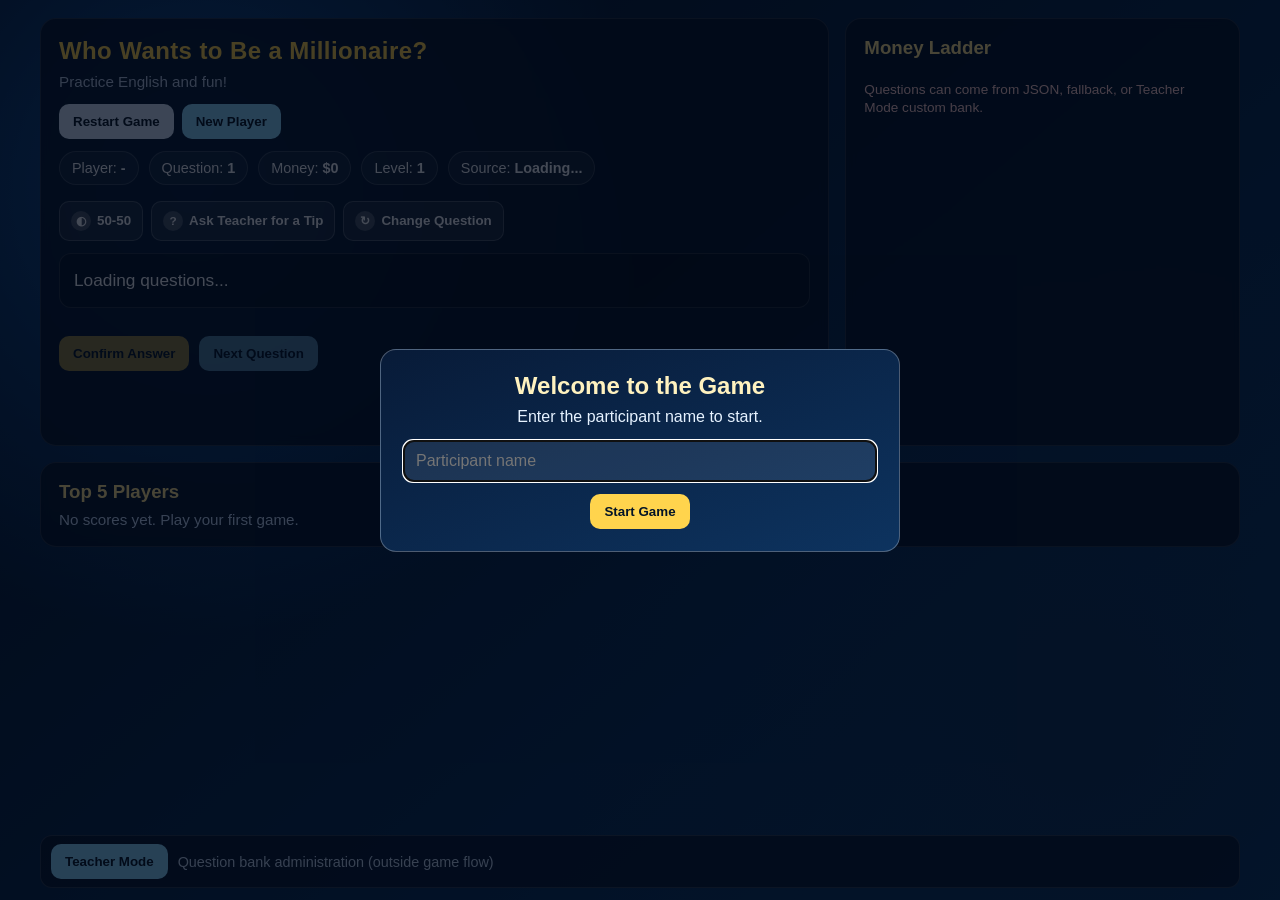
==== commit e07f882f: "mejroas" ====
--- a/index.html
+++ b/index.html
@@ -10,7 +10,7 @@
   <main class="app">
     <section class="panel">
       <h1 class="title">Who Wants to Be a Millionaire?</h1>
-      <p class="subtitle">Practice English past tense (regular and irregular verbs).</p>
+      <p class="subtitle">Practice English and fun!</p>
       <div class="header-menu">
         <button id="restartBtn" class="restart">Restart Game</button>
         <button id="newPlayerBtn" class="secondary">New Player</button>
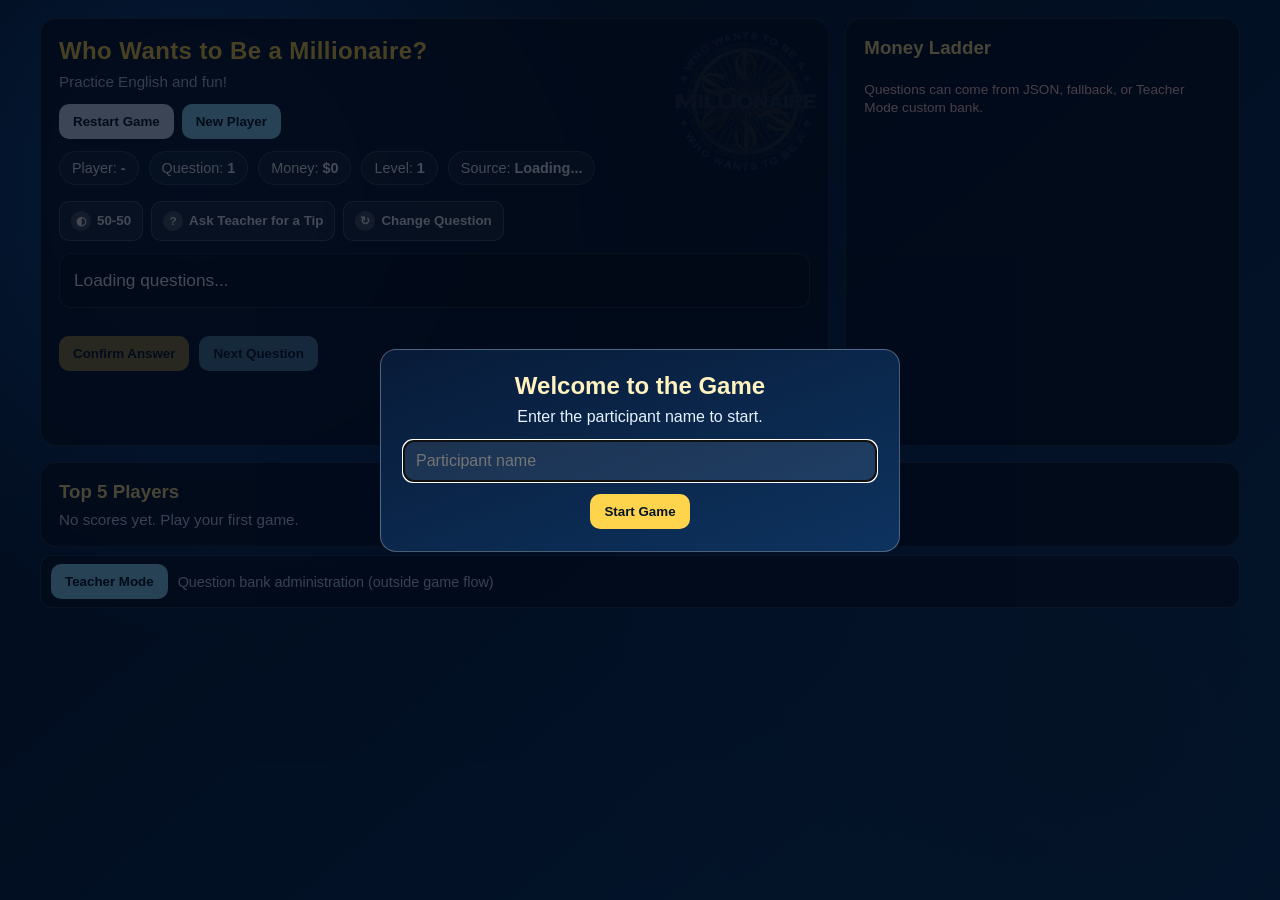
==== commit a9f425fc: "mejoras logo" ====
--- a/index.html
+++ b/index.html
@@ -8,7 +8,7 @@
 </head>
 <body>
   <main class="app">
-    <section class="panel">
+    <section class="panel game-panel">
       <h1 class="title">Who Wants to Be a Millionaire?</h1>
       <p class="subtitle">Practice English and fun!</p>
       <div class="header-menu">
--- a/styles.css
+++ b/styles.css
@@ -21,7 +21,7 @@
         radial-gradient(circle at 15% 20%, #0e4f99 0%, transparent 35%),
         radial-gradient(circle at 85% 80%, #0b2f56 0%, transparent 40%),
         linear-gradient(140deg, var(--bg-a), var(--bg-b));
-      padding: 18px 18px 86px;
+      padding: 18px;
     }
 
     .app {
@@ -38,6 +38,22 @@
       border-radius: 16px;
       padding: 18px;
       backdrop-filter: blur(5px);
+      position: relative;
+      overflow: hidden;
+    }
+
+    .game-panel::after {
+      content: "";
+      position: absolute;
+      right: 10px;
+      top: 10px;
+      width: 145px;
+      height: 145px;
+      background-image: url("logo_grande.png");
+      background-size: contain;
+      background-repeat: no-repeat;
+      opacity: 0.12;
+      pointer-events: none;
     }
 
     .title {
@@ -251,11 +267,8 @@
     }
 
     .admin-access {
-      position: fixed;
-      left: 50%;
-      bottom: 12px;
-      transform: translateX(-50%);
-      width: min(1200px, calc(100% - 24px));
+      width: min(1200px, 100%);
+      margin: 8px auto 0;
       display: flex;
       align-items: center;
       gap: 10px;
@@ -265,7 +278,6 @@
       border: 1px solid rgba(255, 255, 255, 0.14);
       color: #c4d8f3;
       font-size: 0.9rem;
-      z-index: 40;
     }
 
     .modal {
@@ -356,7 +368,6 @@
       .admin-access {
         flex-direction: column;
         align-items: flex-start;
-        bottom: 8px;
       }
     }
 
